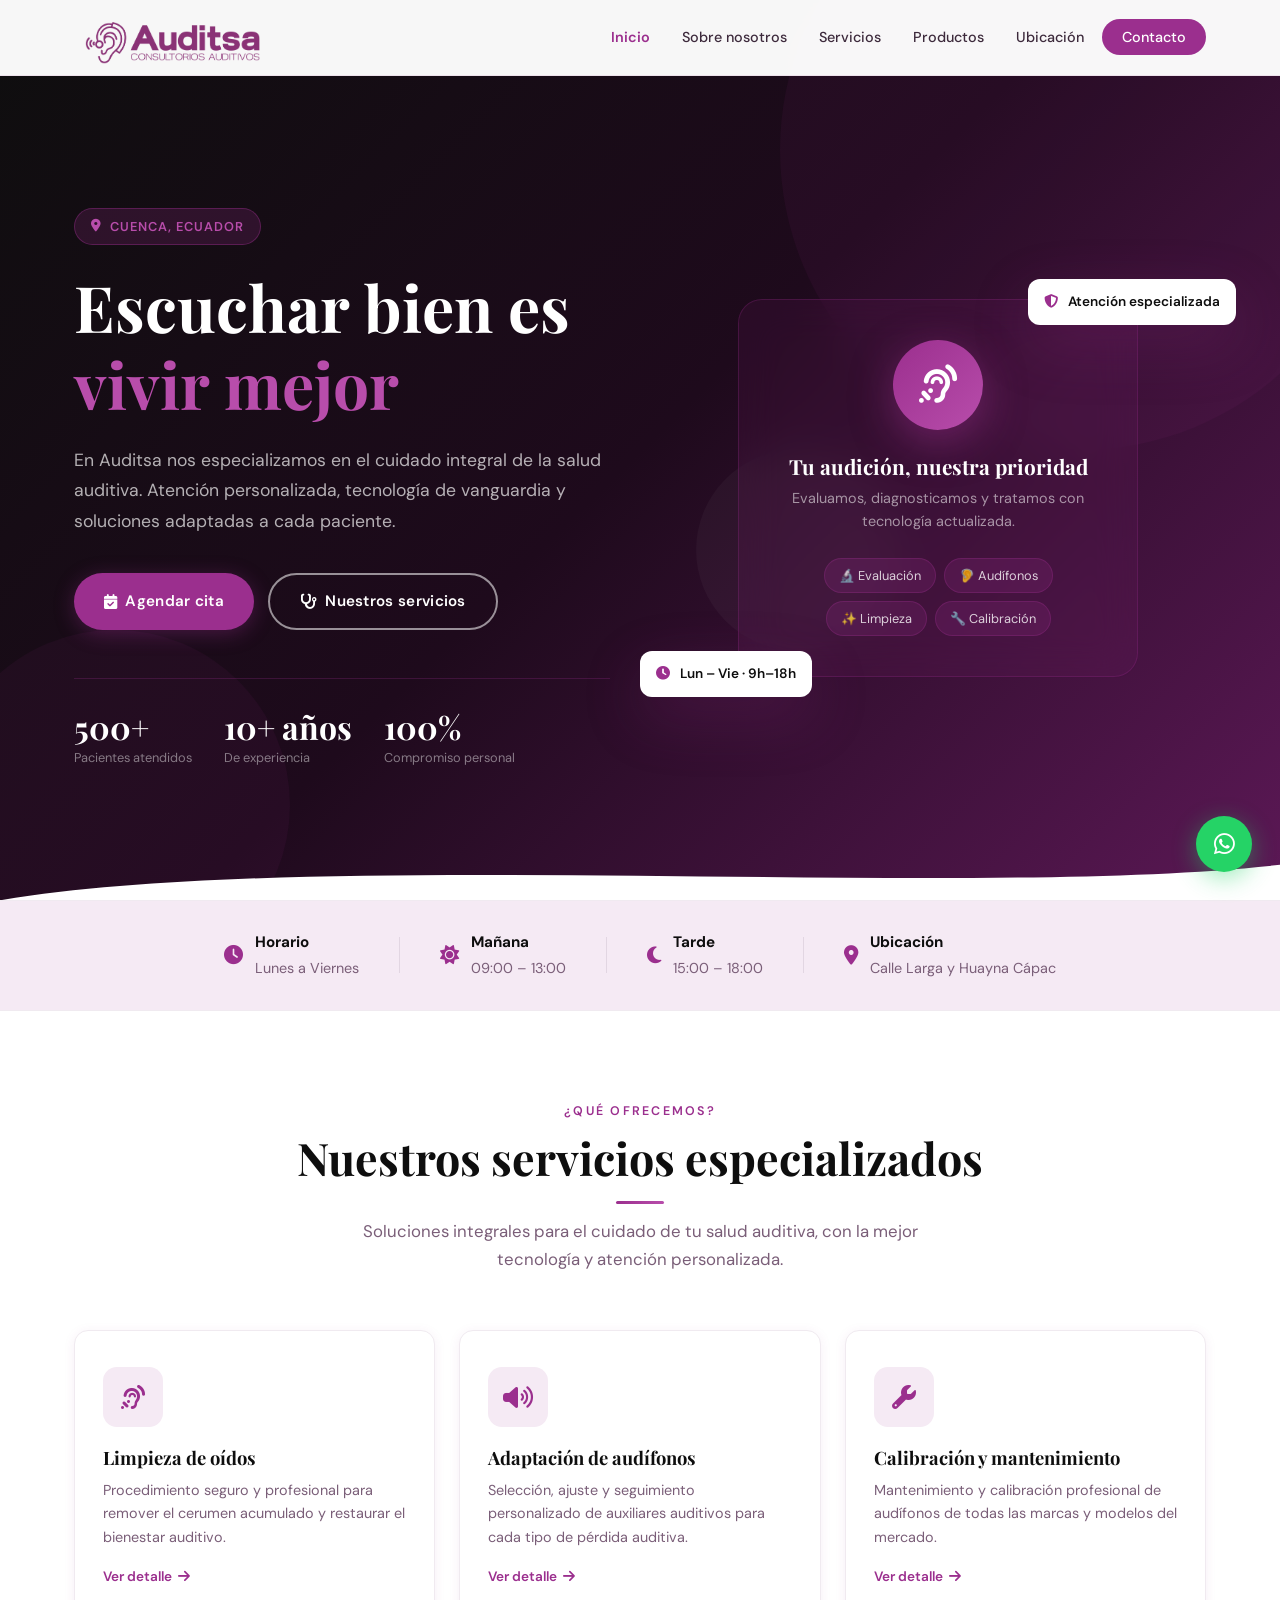
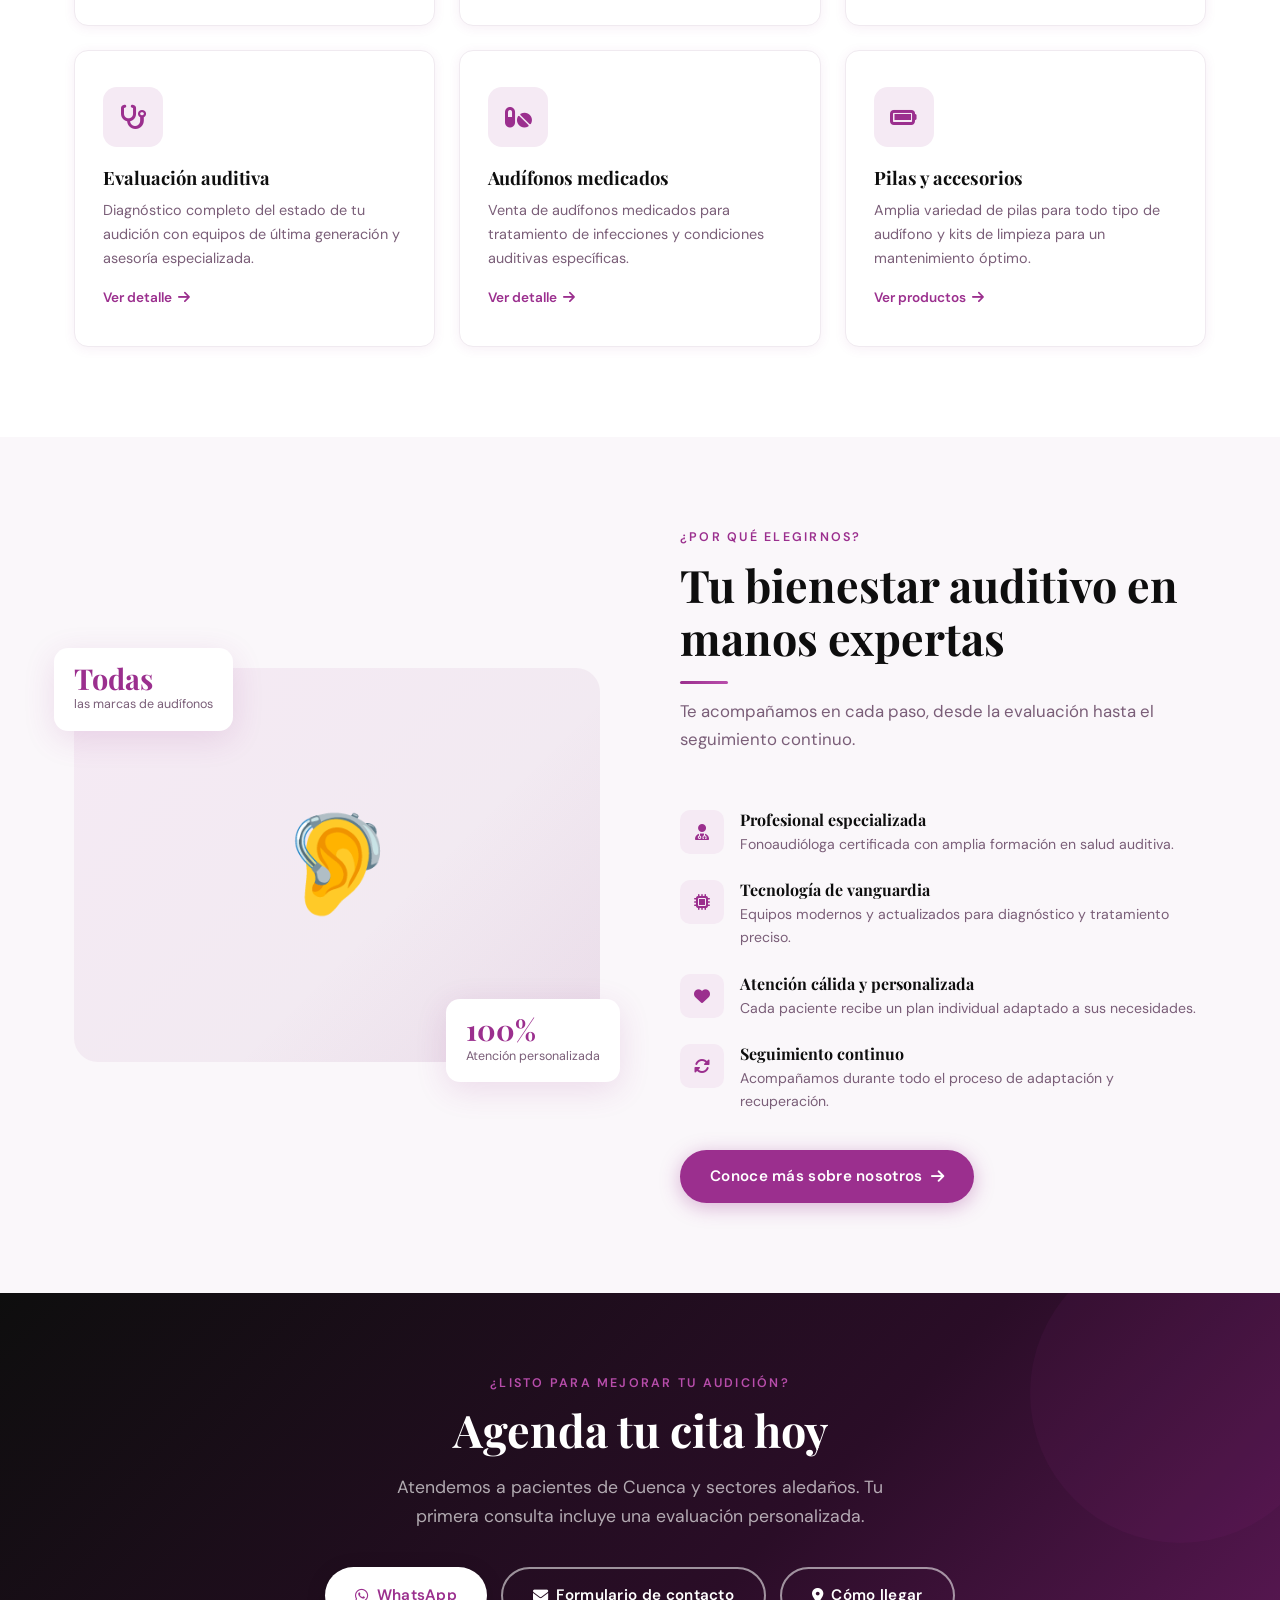
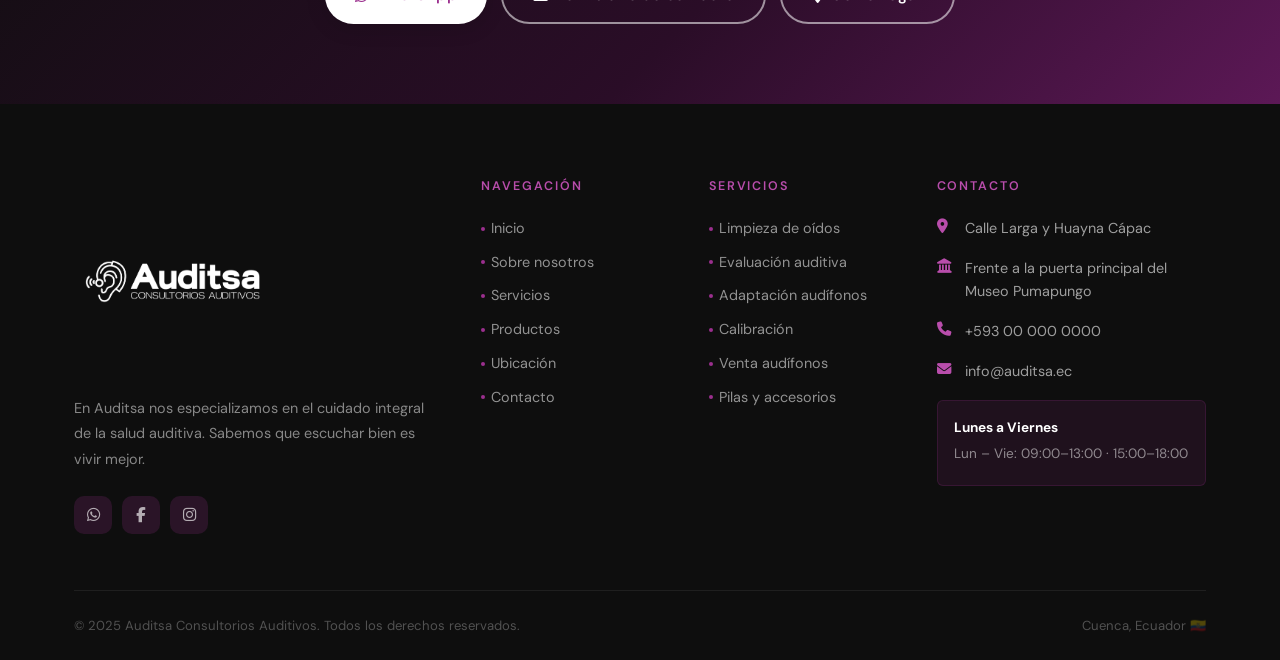
==== index.html @ 6b482720 "base del proyecto" ====
<!DOCTYPE html>
<html lang="es">

<head>
  <meta charset="UTF-8" />
  <meta name="viewport" content="width=device-width, initial-scale=1.0" />
  <meta name="description"
    content="Auditsa Consultorios Auditivos – Cuenca, Ecuador. Evaluación auditiva, audífonos, limpieza de oídos y más." />
  <title>Auditsa | Consultorios Auditivos – Cuenca, Ecuador</title>
  <link rel="stylesheet" href="styles.css" />
  <link rel="stylesheet" href="https://cdnjs.cloudflare.com/ajax/libs/font-awesome/6.5.0/css/all.min.css" />
  <style>
    .hero {
      min-height: 100vh;
      background: linear-gradient(135deg, var(--black) 0%, #1e0a1c 50%, var(--purple-deeper) 100%);
      display: flex;
      align-items: center;
      position: relative;
      overflow: hidden;
      padding-top: var(--nav-height);
    }

    .hero-bg-shapes {
      position: absolute;
      inset: 0;
      pointer-events: none;
    }

    .shape-circle {
      position: absolute;
      border-radius: 50%;
      background: rgba(155, 47, 142, 0.07);
    }

    .shape-1 {
      width: 600px;
      height: 600px;
      top: -150px;
      right: -100px;
    }

    .shape-2 {
      width: 350px;
      height: 350px;
      bottom: -80px;
      left: -60px;
    }

    .shape-3 {
      width: 200px;
      height: 200px;
      top: 50%;
      right: 30%;
      background: rgba(255, 255, 255, 0.03);
    }

    .wave-bottom {
      position: absolute;
      bottom: 0;
      left: 0;
      right: 0;
    }

    .hero-inner {
      display: grid;
      grid-template-columns: 1fr 1fr;
      gap: 60px;
      align-items: center;
      position: relative;
      z-index: 2;
      padding: 80px 0;
    }

    .hero-badge {
      display: inline-flex;
      align-items: center;
      gap: 8px;
      background: rgba(155, 47, 142, 0.2);
      border: 1px solid rgba(155, 47, 142, 0.4);
      color: var(--purple-light);
      padding: 7px 16px;
      border-radius: 50px;
      font-size: .8rem;
      font-weight: 600;
      letter-spacing: .08em;
      text-transform: uppercase;
      margin-bottom: 24px;
    }

    .hero h1 {
      color: white;
      margin-bottom: 22px;
      font-size: clamp(2.4rem, 5vw, 4rem);
    }

    .hero h1 em {
      font-style: normal;
      color: var(--purple-light);
    }

    .hero-desc {
      color: rgba(255, 255, 255, .68);
      font-size: 1.1rem;
      line-height: 1.75;
      margin-bottom: 36px;
    }

    .hero-ctas {
      display: flex;
      gap: 14px;
      flex-wrap: wrap;
      margin-bottom: 48px;
    }

    .hero-stats {
      display: flex;
      gap: 32px;
      padding-top: 32px;
      border-top: 1px solid rgba(155, 47, 142, .25);
    }

    .hero-stat-num {
      font-family: var(--font-display);
      font-size: 2rem;
      font-weight: 700;
      color: white;
      line-height: 1;
    }

    .hero-stat-label {
      font-size: .8rem;
      color: rgba(255, 255, 255, .45);
      margin-top: 4px;
    }

    .hero-visual {
      display: flex;
      justify-content: center;
      align-items: center;
      position: relative;
    }

    .hero-card-main {
      background: rgba(155, 47, 142, .1);
      backdrop-filter: blur(20px);
      border: 1px solid rgba(155, 47, 142, .25);
      border-radius: var(--radius-lg);
      padding: 40px;
      width: 100%;
      max-width: 400px;
      position: relative;
    }

    .ear-icon-large {
      width: 90px;
      height: 90px;
      background: linear-gradient(135deg, var(--purple), var(--purple-light));
      border-radius: 50%;
      display: flex;
      align-items: center;
      justify-content: center;
      font-size: 2.4rem;
      color: white;
      margin: 0 auto 24px;
      box-shadow: 0 12px 40px rgba(155, 47, 142, .5);
    }

    .hero-card-main h3 {
      color: white;
      text-align: center;
      font-size: 1.3rem;
      margin-bottom: 8px;
    }

    .hero-card-main p {
      color: rgba(255, 255, 255, .55);
      text-align: center;
      font-size: .9rem;
      margin-bottom: 24px;
    }

    .service-pills {
      display: flex;
      flex-wrap: wrap;
      gap: 8px;
      justify-content: center;
    }

    .service-pill {
      background: rgba(155, 47, 142, .2);
      border: 1px solid rgba(155, 47, 142, .3);
      color: rgba(255, 255, 255, .8);
      padding: 6px 14px;
      border-radius: 50px;
      font-size: .8rem;
    }

    .floating-badge {
      position: absolute;
      background: white;
      border-radius: 12px;
      padding: 12px 16px;
      box-shadow: var(--shadow-lg);
      display: flex;
      align-items: center;
      gap: 10px;
      font-size: .85rem;
      font-weight: 600;
      color: var(--black);
      white-space: nowrap;
      animation: float 3s ease-in-out infinite;
    }

    .floating-badge i {
      color: var(--purple);
    }

    .badge-top {
      top: -20px;
      right: -30px;
      animation-delay: 0s;
    }

    .badge-bottom {
      bottom: -20px;
      left: -30px;
      animation-delay: 1.5s;
    }

    @keyframes float {

      0%,
      100% {
        transform: translateY(0);
      }

      50% {
        transform: translateY(-8px);
      }
    }

    .services-grid {
      display: grid;
      grid-template-columns: repeat(3, 1fr);
      gap: 24px;
    }

    .service-card {
      background: var(--white);
      border-radius: var(--radius-md);
      padding: 36px 28px;
      box-shadow: var(--shadow-sm);
      transition: all var(--transition);
      border: 1px solid var(--gray-100);
      position: relative;
      overflow: hidden;
    }

    .service-card::before {
      content: '';
      position: absolute;
      top: 0;
      left: 0;
      right: 0;
      height: 3px;
      background: linear-gradient(90deg, var(--purple), var(--purple-light));
      transform: scaleX(0);
      transition: transform var(--transition);
      transform-origin: left;
    }

    .service-card:hover {
      transform: translateY(-6px);
      box-shadow: var(--shadow-md);
    }

    .service-card:hover::before {
      transform: scaleX(1);
    }

    .service-icon {
      width: 60px;
      height: 60px;
      background: var(--purple-pale);
      border-radius: 14px;
      display: flex;
      align-items: center;
      justify-content: center;
      font-size: 1.5rem;
      color: var(--purple);
      margin-bottom: 20px;
      transition: all var(--transition);
    }

    .service-card:hover .service-icon {
      background: var(--purple);
      color: white;
    }

    .service-card h3 {
      font-size: 1.15rem;
      margin-bottom: 10px;
    }

    .service-card p {
      font-size: .9rem;
      color: var(--gray-600);
      margin: 0;
    }

    .service-card-link {
      display: inline-flex;
      align-items: center;
      gap: 6px;
      color: var(--purple);
      font-size: .85rem;
      font-weight: 600;
      margin-top: 16px;
      transition: gap var(--transition);
    }

    .service-card:hover .service-card-link {
      gap: 10px;
    }

    .why-inner {
      display: grid;
      grid-template-columns: 1fr 1fr;
      gap: 80px;
      align-items: center;
    }

    .why-visual {
      position: relative;
    }

    .why-image-box {
      background: linear-gradient(135deg, var(--purple-pale), var(--gray-100));
      border-radius: var(--radius-lg);
      aspect-ratio: 4/3;
      display: flex;
      align-items: center;
      justify-content: center;
      font-size: 6rem;
      position: relative;
      overflow: hidden;
    }

    .why-image-box::after {
      content: '';
      position: absolute;
      inset: 0;
      background: linear-gradient(135deg, transparent 60%, rgba(155, 47, 142, .08));
    }

    .why-stat-card {
      position: absolute;
      background: white;
      border-radius: 14px;
      padding: 16px 20px;
      box-shadow: var(--shadow-md);
    }

    .why-stat-card.card-1 {
      bottom: -20px;
      right: -20px;
    }

    .why-stat-card.card-2 {
      top: -20px;
      left: -20px;
    }

    .why-stat-num {
      font-family: var(--font-display);
      font-size: 1.8rem;
      font-weight: 700;
      color: var(--purple);
      line-height: 1;
    }

    .why-stat-text {
      font-size: .78rem;
      color: var(--gray-600);
      margin-top: 2px;
    }

    .why-features {
      display: flex;
      flex-direction: column;
      gap: 24px;
      margin-top: 32px;
    }

    .why-feature {
      display: flex;
      gap: 16px;
      align-items: flex-start;
    }

    .why-feature-icon {
      width: 44px;
      height: 44px;
      background: var(--purple-pale);
      border-radius: 10px;
      display: flex;
      align-items: center;
      justify-content: center;
      color: var(--purple);
      font-size: 1rem;
      flex-shrink: 0;
    }

    .why-feature h4 {
      margin-bottom: 4px;
      font-size: 1rem;
    }

    .why-feature p {
      font-size: .88rem;
      color: var(--gray-600);
      margin: 0;
    }

    .cta-section {
      background: linear-gradient(135deg, var(--black) 0%, #2a0d27 60%, var(--purple-deeper) 100%);
      padding: 80px 0;
      text-align: center;
      position: relative;
      overflow: hidden;
    }

    .cta-section::before {
      content: '';
      position: absolute;
      top: -50px;
      right: -50px;
      width: 300px;
      height: 300px;
      border-radius: 50%;
      background: rgba(155, 47, 142, .08);
    }

    .cta-section h2 {
      color: white;
      margin-bottom: 16px;
    }

    .cta-section p {
      color: rgba(255, 255, 255, .65);
      font-size: 1.1rem;
      margin-bottom: 36px;
      max-width: 540px;
      margin-left: auto;
      margin-right: auto;
    }

    .cta-btns {
      display: flex;
      gap: 14px;
      justify-content: center;
      flex-wrap: wrap;
    }

    .hours-strip {
      background: var(--purple-pale);
      padding: 28px 0;
      border-top: 1px solid var(--gray-100);
      border-bottom: 1px solid var(--gray-100);
    }

    .hours-inner {
      display: flex;
      align-items: center;
      justify-content: center;
      gap: 40px;
      flex-wrap: wrap;
    }

    .hours-item {
      display: flex;
      align-items: center;
      gap: 12px;
    }

    .hours-item i {
      color: var(--purple);
      font-size: 1.2rem;
    }

    .hours-item strong {
      color: var(--black);
      font-size: .95rem;
    }

    .hours-item span {
      color: var(--gray-600);
      font-size: .9rem;
    }

    .hours-sep {
      width: 1px;
      height: 36px;
      background: var(--gray-200);
    }

    @media(max-width:900px) {
      .hero-inner {
        grid-template-columns: 1fr;
        text-align: center;
      }

      .hero-ctas {
        justify-content: center;
      }

      .hero-stats {
        justify-content: center;
      }

      .hero-visual {
        display: none;
      }

      .services-grid {
        grid-template-columns: repeat(2, 1fr);
      }

      .why-inner {
        grid-template-columns: 1fr;
      }

      .why-visual {
        display: none;
      }
    }

    @media(max-width:600px) {
      .services-grid {
        grid-template-columns: 1fr;
      }

      .hours-inner {
        flex-direction: column;
        gap: 20px;
      }

      .hours-sep {
        display: none;
      }
    }
  </style>
</head>

<body>
  <nav class="navbar" role="navigation" aria-label="Navegación principal">
    <div class="container navbar-inner">
      <a href="index.html" class="navbar-logo" aria-label="Auditsa – Inicio">
        <img data-logo="navbar" src="assets/MORADO_2.png" alt="Auditsa Consultorios Auditivos"
          style="width: 200px; height: auto;" />
      </a>
      <ul class="nav-links" id="navLinks" role="list">
        <li><a href="index.html">Inicio</a></li>
        <li><a href="sobre.html">Sobre nosotros</a></li>
        <li><a href="servicios.html">Servicios</a></li>
        <li><a href="productos.html">Productos</a></li>
        <li><a href="ubicacion.html">Ubicación</a></li>
        <li><a href="contacto.html" class="nav-cta">Contacto</a></li>
      </ul>
      <button class="nav-toggle" id="navToggle" aria-label="Abrir menú"><span></span><span></span><span></span></button>
    </div>
  </nav>

  <section class="hero" aria-label="Presentación principal">
    <div class="hero-bg-shapes" aria-hidden="true">
      <div class="shape-circle shape-1"></div>
      <div class="shape-circle shape-2"></div>
      <div class="shape-circle shape-3"></div>
    </div>
    <div class="container">
      <div class="hero-inner">
        <div class="hero-content">
          <div class="hero-badge"><i class="fas fa-map-marker-alt"></i> Cuenca, Ecuador</div>
          <h1>Escuchar bien es <em>vivir mejor</em></h1>
          <p class="hero-desc">En Auditsa nos especializamos en el cuidado integral de la salud auditiva. Atención
            personalizada, tecnología de vanguardia y soluciones adaptadas a cada paciente.</p>
          <div class="hero-ctas">
            <a href="contacto.html" class="btn btn-primary"><i class="fas fa-calendar-check"></i> Agendar cita</a>
            <a href="servicios.html" class="btn btn-outline"><i class="fas fa-stethoscope"></i> Nuestros servicios</a>
          </div>
          <div class="hero-stats">
            <div>
              <div class="hero-stat-num stat-number" data-target="500" data-suffix="+">0+</div>
              <div class="hero-stat-label">Pacientes atendidos</div>
            </div>
            <div>
              <div class="hero-stat-num stat-number" data-target="10" data-suffix="+ años">0</div>
              <div class="hero-stat-label">De experiencia</div>
            </div>
            <div>
              <div class="hero-stat-num stat-number" data-target="100" data-suffix="%">0%</div>
              <div class="hero-stat-label">Compromiso personal</div>
            </div>
          </div>
        </div>
        <div class="hero-visual" aria-hidden="true">
          <div class="hero-card-main">
            <div class="ear-icon-large"><i class="fas fa-ear-listen"></i></div>
            <h3>Tu audición, nuestra prioridad</h3>
            <p>Evaluamos, diagnosticamos y tratamos con tecnología actualizada.</p>
            <div class="service-pills">
              <span class="service-pill">🔬 Evaluación</span>
              <span class="service-pill">🦻 Audífonos</span>
              <span class="service-pill">✨ Limpieza</span>
              <span class="service-pill">🔧 Calibración</span>
            </div>
          </div>
          <div class="floating-badge badge-top"><i class="fas fa-shield-halved"></i> Atención especializada</div>
          <div class="floating-badge badge-bottom"><i class="fas fa-clock"></i> Lun – Vie · 9h–18h</div>
        </div>
      </div>
    </div>
    <svg class="wave-bottom" viewBox="0 0 1440 60" preserveAspectRatio="none" aria-hidden="true">
      <path d="M0,60 C360,0 1080,60 1440,20 L1440,60 Z" fill="#ffffff" />
    </svg>
  </section>

  <div class="hours-strip" role="complementary" aria-label="Horarios de atención">
    <div class="container">
      <div class="hours-inner">
        <div class="hours-item"><i class="fas fa-clock"></i>
          <div><strong>Horario</strong><br><span data-cfg="dias">Lunes a Viernes</span></div>
        </div>
        <div class="hours-sep"></div>
        <div class="hours-item"><i class="fas fa-sun"></i>
          <div><strong>Mañana</strong><br><span data-cfg="horarioManana">09:00 – 13:00</span></div>
        </div>
        <div class="hours-sep"></div>
        <div class="hours-item"><i class="fas fa-moon"></i>
          <div><strong>Tarde</strong><br><span data-cfg="horarioTarde">15:00 – 18:00</span></div>
        </div>
        <div class="hours-sep"></div>
        <div class="hours-item"><i class="fas fa-map-marker-alt"></i>
          <div><strong>Ubicación</strong><br><span data-cfg="calle">Calle Larga y Huayna Cápac</span></div>
        </div>
      </div>
    </div>
  </div>

  <section class="section" aria-labelledby="services-heading">
    <div class="container">
      <div class="section-header section-header--center fade-up">
        <span class="section-label">¿Qué ofrecemos?</span>
        <h2 id="services-heading">Nuestros servicios especializados</h2>
        <div class="divider"></div>
        <p>Soluciones integrales para el cuidado de tu salud auditiva, con la mejor tecnología y atención personalizada.
        </p>
      </div>
      <div class="services-grid">
        <article class="service-card fade-up" data-delay="0">
          <div class="service-icon"><i class="fas fa-ear-listen"></i></div>
          <h3>Limpieza de oídos</h3>
          <p>Procedimiento seguro y profesional para remover el cerumen acumulado y restaurar el bienestar auditivo.</p>
          <a href="servicios.html" class="service-card-link">Ver detalle <i class="fas fa-arrow-right"></i></a>
        </article>
        <article class="service-card fade-up" data-delay="100">
          <div class="service-icon"><i class="fas fa-volume-high"></i></div>
          <h3>Adaptación de audífonos</h3>
          <p>Selección, ajuste y seguimiento personalizado de auxiliares auditivos para cada tipo de pérdida auditiva.
          </p><a href="servicios.html" class="service-card-link">Ver detalle <i class="fas fa-arrow-right"></i></a>
        </article>
        <article class="service-card fade-up" data-delay="200">
          <div class="service-icon"><i class="fas fa-wrench"></i></div>
          <h3>Calibración y mantenimiento</h3>
          <p>Mantenimiento y calibración profesional de audífonos de todas las marcas y modelos del mercado.</p><a
            href="servicios.html" class="service-card-link">Ver detalle <i class="fas fa-arrow-right"></i></a>
        </article>
        <article class="service-card fade-up" data-delay="300">
          <div class="service-icon"><i class="fas fa-stethoscope"></i></div>
          <h3>Evaluación auditiva</h3>
          <p>Diagnóstico completo del estado de tu audición con equipos de última generación y asesoría especializada.
          </p><a href="servicios.html" class="service-card-link">Ver detalle <i class="fas fa-arrow-right"></i></a>
        </article>
        <article class="service-card fade-up" data-delay="400">
          <div class="service-icon"><i class="fas fa-pills"></i></div>
          <h3>Audífonos medicados</h3>
          <p>Venta de audífonos medicados para tratamiento de infecciones y condiciones auditivas específicas.</p><a
            href="servicios.html" class="service-card-link">Ver detalle <i class="fas fa-arrow-right"></i></a>
        </article>
        <article class="service-card fade-up" data-delay="500">
          <div class="service-icon"><i class="fas fa-battery-full"></i></div>
          <h3>Pilas y accesorios</h3>
          <p>Amplia variedad de pilas para todo tipo de audífono y kits de limpieza para un mantenimiento óptimo.</p><a
            href="productos.html" class="service-card-link">Ver productos <i class="fas fa-arrow-right"></i></a>
        </article>
      </div>
    </div>
  </section>

  <section class="section section--gray" aria-labelledby="why-heading">
    <div class="container">
      <div class="why-inner">
        <div class="why-visual fade-in">
          <div class="why-image-box">🦻</div>
          <div class="why-stat-card card-1">
            <div class="why-stat-num">100%</div>
            <div class="why-stat-text">Atención personalizada</div>
          </div>
          <div class="why-stat-card card-2">
            <div class="why-stat-num">Todas</div>
            <div class="why-stat-text">las marcas de audífonos</div>
          </div>
        </div>
        <div>
          <div class="section-header fade-up">
            <span class="section-label">¿Por qué elegirnos?</span>
            <h2 id="why-heading">Tu bienestar auditivo en manos expertas</h2>
            <div class="divider"></div>
            <p>Te acompañamos en cada paso, desde la evaluación hasta el seguimiento continuo.</p>
          </div>
          <div class="why-features">
            <div class="why-feature fade-up" data-delay="0">
              <div class="why-feature-icon"><i class="fas fa-user-doctor"></i></div>
              <div>
                <h4>Profesional especializada</h4>
                <p>Fonoaudióloga certificada con amplia formación en salud auditiva.</p>
              </div>
            </div>
            <div class="why-feature fade-up" data-delay="100">
              <div class="why-feature-icon"><i class="fas fa-microchip"></i></div>
              <div>
                <h4>Tecnología de vanguardia</h4>
                <p>Equipos modernos y actualizados para diagnóstico y tratamiento preciso.</p>
              </div>
            </div>
            <div class="why-feature fade-up" data-delay="200">
              <div class="why-feature-icon"><i class="fas fa-heart"></i></div>
              <div>
                <h4>Atención cálida y personalizada</h4>
                <p>Cada paciente recibe un plan individual adaptado a sus necesidades.</p>
              </div>
            </div>
            <div class="why-feature fade-up" data-delay="300">
              <div class="why-feature-icon"><i class="fas fa-rotate"></i></div>
              <div>
                <h4>Seguimiento continuo</h4>
                <p>Acompañamos durante todo el proceso de adaptación y recuperación.</p>
              </div>
            </div>
          </div>
          <div style="margin-top:36px" class="fade-up" data-delay="400"><a href="sobre.html"
              class="btn btn-primary">Conoce más sobre nosotros <i class="fas fa-arrow-right"></i></a></div>
        </div>
      </div>
    </div>
  </section>

  <section class="cta-section" aria-labelledby="cta-heading">
    <div class="container" style="position:relative;z-index:2">
      <span class="section-label" style="color:var(--purple-light)">¿Listo para mejorar tu audición?</span>
      <h2 id="cta-heading">Agenda tu cita hoy</h2>
      <p>Atendemos a pacientes de Cuenca y sectores aledaños. Tu primera consulta incluye una evaluación personalizada.
      </p>
      <div class="cta-btns">
        <a href="#" data-href="whatsapp" class="btn btn-white"><i class="fab fa-whatsapp"></i> WhatsApp</a>
        <a href="contacto.html" class="btn btn-outline"><i class="fas fa-envelope"></i> Formulario de contacto</a>
        <a href="ubicacion.html" class="btn btn-outline"><i class="fas fa-map-marker-alt"></i> Cómo llegar</a>
      </div>
    </div>
  </section>
  <footer class="footer" role="contentinfo">
    <div class="container">
      <div class="footer-grid">
        <div>
          <a href="index.html" style="display:inline-flex;margin-bottom:0">
            <img data-logo="footer" class="footer-logo-img" src="assets/BLANCO_2.png"
              alt="Auditsa Consultorios Auditivos" style="width: 200px; height: auto;"/>
          </a>
          <p class="footer-desc">En Auditsa nos especializamos en el cuidado integral de la salud auditiva. Sabemos que
            escuchar bien es vivir mejor.</p>
          <div class="footer-socials">
            <a href="#" data-href="whatsapp" data-red="whatsapp" class="footer-social-link" aria-label="WhatsApp"><i
                class="fab fa-whatsapp"></i></a>
            <a href="#" data-href="facebook" data-red="facebook" class="footer-social-link" aria-label="Facebook"><i
                class="fab fa-facebook-f"></i></a>
            <a href="#" data-href="instagram" data-red="instagram" class="footer-social-link" aria-label="Instagram"><i
                class="fab fa-instagram"></i></a>
          </div>
        </div>
        <div class="footer-col">
          <h5>Navegación</h5>
          <ul class="footer-links">
            <li><a href="index.html">Inicio</a></li>
            <li><a href="sobre.html">Sobre nosotros</a></li>
            <li><a href="servicios.html">Servicios</a></li>
            <li><a href="productos.html">Productos</a></li>
            <li><a href="ubicacion.html">Ubicación</a></li>
            <li><a href="contacto.html">Contacto</a></li>
          </ul>
        </div>
        <div class="footer-col">
          <h5>Servicios</h5>
          <ul class="footer-links">
            <li><a href="servicios.html">Limpieza de oídos</a></li>
            <li><a href="servicios.html">Evaluación auditiva</a></li>
            <li><a href="servicios.html">Adaptación audífonos</a></li>
            <li><a href="servicios.html">Calibración</a></li>
            <li><a href="productos.html">Venta audífonos</a></li>
            <li><a href="productos.html">Pilas y accesorios</a></li>
          </ul>
        </div>
        <div class="footer-col">
          <h5>Contacto</h5>
          <div class="footer-contact-item"><i class="fas fa-map-marker-alt"></i><span data-cfg="calle">Calle Larga y
              Huayna Cápac</span></div>
          <div class="footer-contact-item"><i class="fas fa-landmark"></i><span data-cfg="referencia">Frente al Museo
              Pumapungo</span></div>
          <div class="footer-contact-item"><i class="fas fa-phone"></i><a href="#" data-href="telefono"
              style="color:inherit"><span data-cfg="telefono">+593 00 000 0000</span></a></div>
          <div class="footer-contact-item"><i class="fas fa-envelope"></i><a href="#" data-href="email"
              style="color:inherit"><span data-cfg="email">info@auditsa.ec</span></a></div>
          <div class="footer-hours">
            <p><strong data-cfg="dias">Lunes a Viernes</strong></p>
            <p data-cfg="horarios">09:00–13:00 · 15:00–18:00</p>
          </div>
        </div>
      </div>
      <div class="footer-bottom">
        <span data-cfg="copyright">© 2025 Auditsa Consultorios Auditivos. Todos los derechos reservados.</span>
        <span>Cuenca, Ecuador 🇪🇨</span>
      </div>
    </div>
  </footer>
  <a href="#" class="whatsapp-float" aria-label="Contáctanos por WhatsApp"><i class="fab fa-whatsapp"></i></a>
  <script src="script.js"></script>
  <script src="config.js"></script>
</body>

</html>
---- styles.css ----
/* ============================================
   AUDITSA - Global Stylesheet
   Paleta: Morado #9B2F8E · Blanco · Negro
   ============================================ */

@import url('https://fonts.googleapis.com/css2?family=Playfair+Display:wght@400;600;700&family=DM+Sans:wght@300;400;500;600&display=swap');

/* ---- CSS Variables ---- */
:root {
  --purple:        #9B2F8E;
  --purple-dark:   #7a2070;
  --purple-deeper: #5c1856;
  --purple-light:  #b84dab;
  --purple-pale:   #f5eaf4;
  --purple-pale2:  #ede0ec;
  --black:         #0e0e0e;
  --black-soft:    #1a1a1a;
  --white:         #ffffff;
  --off-white:     #faf7fa;
  --gray-100:      #f0eaf0;
  --gray-200:      #e2d6e2;
  --gray-400:      #b8a0b6;
  --gray-600:      #7a5e78;
  --gray-800:      #3d2a3c;
  --text-dark:     #0e0e0e;
  --text-body:     #3d2a3c;
  --shadow-sm:     0 2px 12px rgba(155,47,142,0.08);
  --shadow-md:     0 8px 32px rgba(155,47,142,0.14);
  --shadow-lg:     0 20px 60px rgba(155,47,142,0.22);
  --radius-sm:     6px;
  --radius-md:     14px;
  --radius-lg:     24px;
  --font-display:  'Playfair Display', Georgia, serif;
  --font-body:     'DM Sans', system-ui, sans-serif;
  --nav-height:    76px;
  --transition:    0.3s cubic-bezier(0.4, 0, 0.2, 1);
}

/* ---- Reset & Base ---- */
*, *::before, *::after { box-sizing: border-box; margin: 0; padding: 0; }
html { scroll-behavior: smooth; font-size: 16px; }
body {
  font-family: var(--font-body);
  color: var(--text-body);
  background: var(--white);
  line-height: 1.65;
  -webkit-font-smoothing: antialiased;
}
img { max-width: 100%; display: block; }
a { color: inherit; text-decoration: none; }
ul { list-style: none; }
button { cursor: pointer; border: none; background: none; font-family: var(--font-body); }

/* ---- Typography ---- */
h1, h2, h3, h4 { font-family: var(--font-display); color: var(--text-dark); line-height: 1.2; }
h1 { font-size: clamp(2.2rem, 5vw, 3.8rem); }
h2 { font-size: clamp(1.8rem, 3.5vw, 2.8rem); }
h3 { font-size: clamp(1.2rem, 2vw, 1.6rem); }
h4 { font-size: 1.1rem; }
p { margin-bottom: 1rem; }
p:last-child { margin-bottom: 0; }

/* ---- Utility ---- */
.container { max-width: 1180px; margin: 0 auto; padding: 0 24px; }
.section { padding: 90px 0; }
.section--gray { background: var(--off-white); }
.section--dark { background: var(--black); color: var(--white); }
.section--dark h2, .section--dark h3 { color: var(--white); }

.section-label {
  font-size: 0.78rem;
  font-weight: 600;
  letter-spacing: 0.18em;
  text-transform: uppercase;
  color: var(--purple);
  margin-bottom: 10px;
  display: block;
}
.section--dark .section-label { color: var(--purple-light); }

.section-header { margin-bottom: 56px; }
.section-header--center { text-align: center; }
.section-header p { color: var(--gray-600); font-size: 1.05rem; margin-top: 14px; max-width: 580px; }
.section-header--center p { margin-left: auto; margin-right: auto; }

.divider {
  width: 48px; height: 3px;
  background: linear-gradient(90deg, var(--purple), var(--purple-light));
  border-radius: 2px;
  margin: 16px 0 0;
}
.section-header--center .divider { margin: 16px auto 0; }

/* ---- Buttons ---- */
.btn {
  display: inline-flex;
  align-items: center;
  gap: 8px;
  padding: 14px 30px;
  border-radius: 50px;
  font-weight: 600;
  font-size: 0.95rem;
  transition: all var(--transition);
  letter-spacing: 0.02em;
  white-space: nowrap;
}
.btn-primary { background: var(--purple); color: var(--white); box-shadow: 0 4px 20px rgba(155,47,142,0.35); }
.btn-primary:hover { background: var(--purple-dark); transform: translateY(-2px); box-shadow: 0 8px 28px rgba(155,47,142,0.45); }
.btn-outline { background: transparent; color: var(--white); border: 2px solid rgba(255,255,255,0.55); }
.btn-outline:hover { background: rgba(255,255,255,0.1); border-color: var(--white); transform: translateY(-2px); }
.btn-white { background: var(--white); color: var(--purple); box-shadow: 0 4px 20px rgba(0,0,0,0.15); }
.btn-white:hover { background: var(--purple-pale); transform: translateY(-2px); }

/* ---- Navigation ---- */
.navbar {
  position: fixed;
  top: 0; left: 0; right: 0;
  z-index: 1000;
  height: var(--nav-height);
  background: rgba(255,255,255,0.97);
  backdrop-filter: blur(12px);
  -webkit-backdrop-filter: blur(12px);
  border-bottom: 1px solid rgba(155,47,142,0.1);
  transition: box-shadow var(--transition);
}
.navbar.scrolled { box-shadow: var(--shadow-md); }
.navbar-inner { display: flex; align-items: center; justify-content: space-between; height: 100%; }
.navbar-logo { display: flex; align-items: center; text-decoration: none; }
.navbar-logo img { height: 48px; width: auto; object-fit: contain; }

.nav-links { display: flex; align-items: center; gap: 4px; }
.nav-links a {
  padding: 8px 14px;
  border-radius: 8px;
  font-size: 0.9rem;
  font-weight: 500;
  color: var(--gray-800);
  transition: all var(--transition);
}
.nav-links a:hover { color: var(--purple); background: var(--purple-pale); }
.nav-links a.active { color: var(--purple); font-weight: 600; }
.nav-cta { background: var(--purple) !important; color: var(--white) !important; padding: 9px 20px !important; border-radius: 50px !important; }
.nav-cta:hover { background: var(--purple-dark) !important; }

.nav-toggle { display: none; flex-direction: column; gap: 5px; padding: 8px; border-radius: 8px; transition: background var(--transition); }
.nav-toggle:hover { background: var(--gray-100); }
.nav-toggle span { width: 22px; height: 2px; background: var(--black); border-radius: 2px; transition: all var(--transition); display: block; }
.nav-toggle.open span:nth-child(1) { transform: translateY(7px) rotate(45deg); }
.nav-toggle.open span:nth-child(2) { opacity: 0; }
.nav-toggle.open span:nth-child(3) { transform: translateY(-7px) rotate(-45deg); }

/* ---- Page Hero ---- */
.page-hero {
  padding: calc(var(--nav-height) + 60px) 0 70px;
  background: linear-gradient(135deg, var(--black) 0%, #2a0d27 60%, var(--purple-deeper) 100%);
  position: relative;
  overflow: hidden;
}
.page-hero::before {
  content: '';
  position: absolute; top: -100px; right: -100px;
  width: 500px; height: 500px; border-radius: 50%;
  background: rgba(155,47,142,0.08);
}
.page-hero::after {
  content: '';
  position: absolute; bottom: -80px; left: -80px;
  width: 350px; height: 350px; border-radius: 50%;
  background: rgba(255,255,255,0.03);
}
.page-hero .container { position: relative; z-index: 2; }
.page-hero h1 { color: var(--white); }
.page-hero p { color: rgba(255,255,255,0.7); font-size: 1.1rem; margin-top: 12px; }
.breadcrumb { display: flex; align-items: center; gap: 8px; font-size: 0.85rem; color: rgba(255,255,255,0.5); margin-bottom: 20px; }
.breadcrumb a { color: rgba(255,255,255,0.65); transition: color var(--transition); }
.breadcrumb a:hover { color: var(--white); }
.breadcrumb i { font-size: 0.7rem; }

/* ---- Cards ---- */
.card { background: var(--white); border-radius: var(--radius-md); box-shadow: var(--shadow-sm); overflow: hidden; transition: all var(--transition); }
.card:hover { transform: translateY(-4px); box-shadow: var(--shadow-md); }

/* ---- Footer ---- */
.footer { background: var(--black); color: rgba(255,255,255,0.7); padding: 72px 0 0; }
.footer-grid {
  display: grid;
  grid-template-columns: 2fr 1fr 1fr 1.5fr;
  gap: 48px;
  padding-bottom: 56px;
  border-bottom: 1px solid rgba(255,255,255,0.07);
}
.footer-logo-img { height: 44px; width: auto; object-fit: contain; margin-bottom: 20px; }
.footer-desc { font-size: 0.9rem; line-height: 1.75; margin-bottom: 24px; color: rgba(255,255,255,0.5); }
.footer-socials { display: flex; gap: 10px; }
.footer-social-link {
  width: 38px; height: 38px; border-radius: 10px;
  background: rgba(155,47,142,0.2);
  display: flex; align-items: center; justify-content: center;
  color: rgba(255,255,255,0.65);
  font-size: 0.95rem;
  transition: all var(--transition);
}
.footer-social-link:hover { background: var(--purple); color: white; transform: translateY(-2px); }
.footer-col h5 {
  font-size: 0.78rem; font-weight: 600; letter-spacing: 0.15em;
  text-transform: uppercase; color: var(--purple-light); margin-bottom: 20px;
}
.footer-links { display: flex; flex-direction: column; gap: 10px; }
.footer-links a {
  font-size: 0.9rem; color: rgba(255,255,255,0.55);
  transition: color var(--transition);
  display: flex; align-items: center; gap: 6px;
}
.footer-links a::before {
  content: ''; width: 4px; height: 4px; border-radius: 50%;
  background: var(--purple); flex-shrink: 0;
}
.footer-links a:hover { color: white; }
.footer-contact-item {
  display: flex; align-items: flex-start; gap: 12px;
  margin-bottom: 16px; font-size: 0.9rem; color: rgba(255,255,255,0.6);
}
.footer-contact-item i { color: var(--purple-light); width: 16px; margin-top: 2px; flex-shrink: 0; }
.footer-hours {
  background: rgba(155,47,142,0.12);
  border-radius: var(--radius-sm); padding: 16px; margin-top: 16px;
  font-size: 0.85rem; border: 1px solid rgba(155,47,142,0.2);
}
.footer-hours p { margin-bottom: 4px; color: rgba(255,255,255,0.5); }
.footer-hours strong { color: white; }
.footer-bottom {
  padding: 24px 0; display: flex; align-items: center;
  justify-content: space-between; font-size: 0.82rem; color: rgba(255,255,255,0.28);
}

/* ---- WhatsApp Float ---- */
.whatsapp-float {
  position: fixed; bottom: 28px; right: 28px; z-index: 999;
  width: 56px; height: 56px; background: #25D366; border-radius: 50%;
  display: flex; align-items: center; justify-content: center;
  color: white; font-size: 1.5rem;
  box-shadow: 0 6px 24px rgba(37,211,102,0.45);
  transition: all var(--transition);
  animation: pulse-green 2.5s infinite;
}
.whatsapp-float:hover { transform: scale(1.1); }
@keyframes pulse-green {
  0%, 100% { box-shadow: 0 6px 24px rgba(37,211,102,0.45); }
  50% { box-shadow: 0 6px 36px rgba(37,211,102,0.65), 0 0 0 8px rgba(37,211,102,0.12); }
}

/* ---- Responsive ---- */
@media (max-width: 1024px) { .footer-grid { grid-template-columns: 1fr 1fr; gap: 40px; } }
@media (max-width: 768px) {
  :root { --nav-height: 68px; }
  .section { padding: 70px 0; }
  .nav-links {
    display: none; position: fixed;
    top: var(--nav-height); left: 0; right: 0;
    background: white; flex-direction: column;
    padding: 20px 24px 28px; gap: 4px;
    border-bottom: 1px solid var(--gray-100);
    box-shadow: var(--shadow-md); align-items: flex-start;
  }
  .nav-links.open { display: flex; }
  .nav-links a { width: 100%; padding: 12px 16px; }
  .nav-cta { margin-top: 8px; }
  .nav-toggle { display: flex; }
  .footer-grid { grid-template-columns: 1fr; gap: 32px; }
  .footer-bottom { flex-direction: column; gap: 8px; text-align: center; }
  .footer { padding-top: 56px; }
}
@media (max-width: 480px) { .container { padding: 0 18px; } h1 { font-size: 2rem; } }

/* ---- Animations ---- */
.fade-up { opacity: 0; transform: translateY(30px); transition: opacity 0.6s ease, transform 0.6s ease; }
.fade-up.visible { opacity: 1; transform: none; }
.fade-in { opacity: 0; transition: opacity 0.6s ease; }
.fade-in.visible { opacity: 1; }
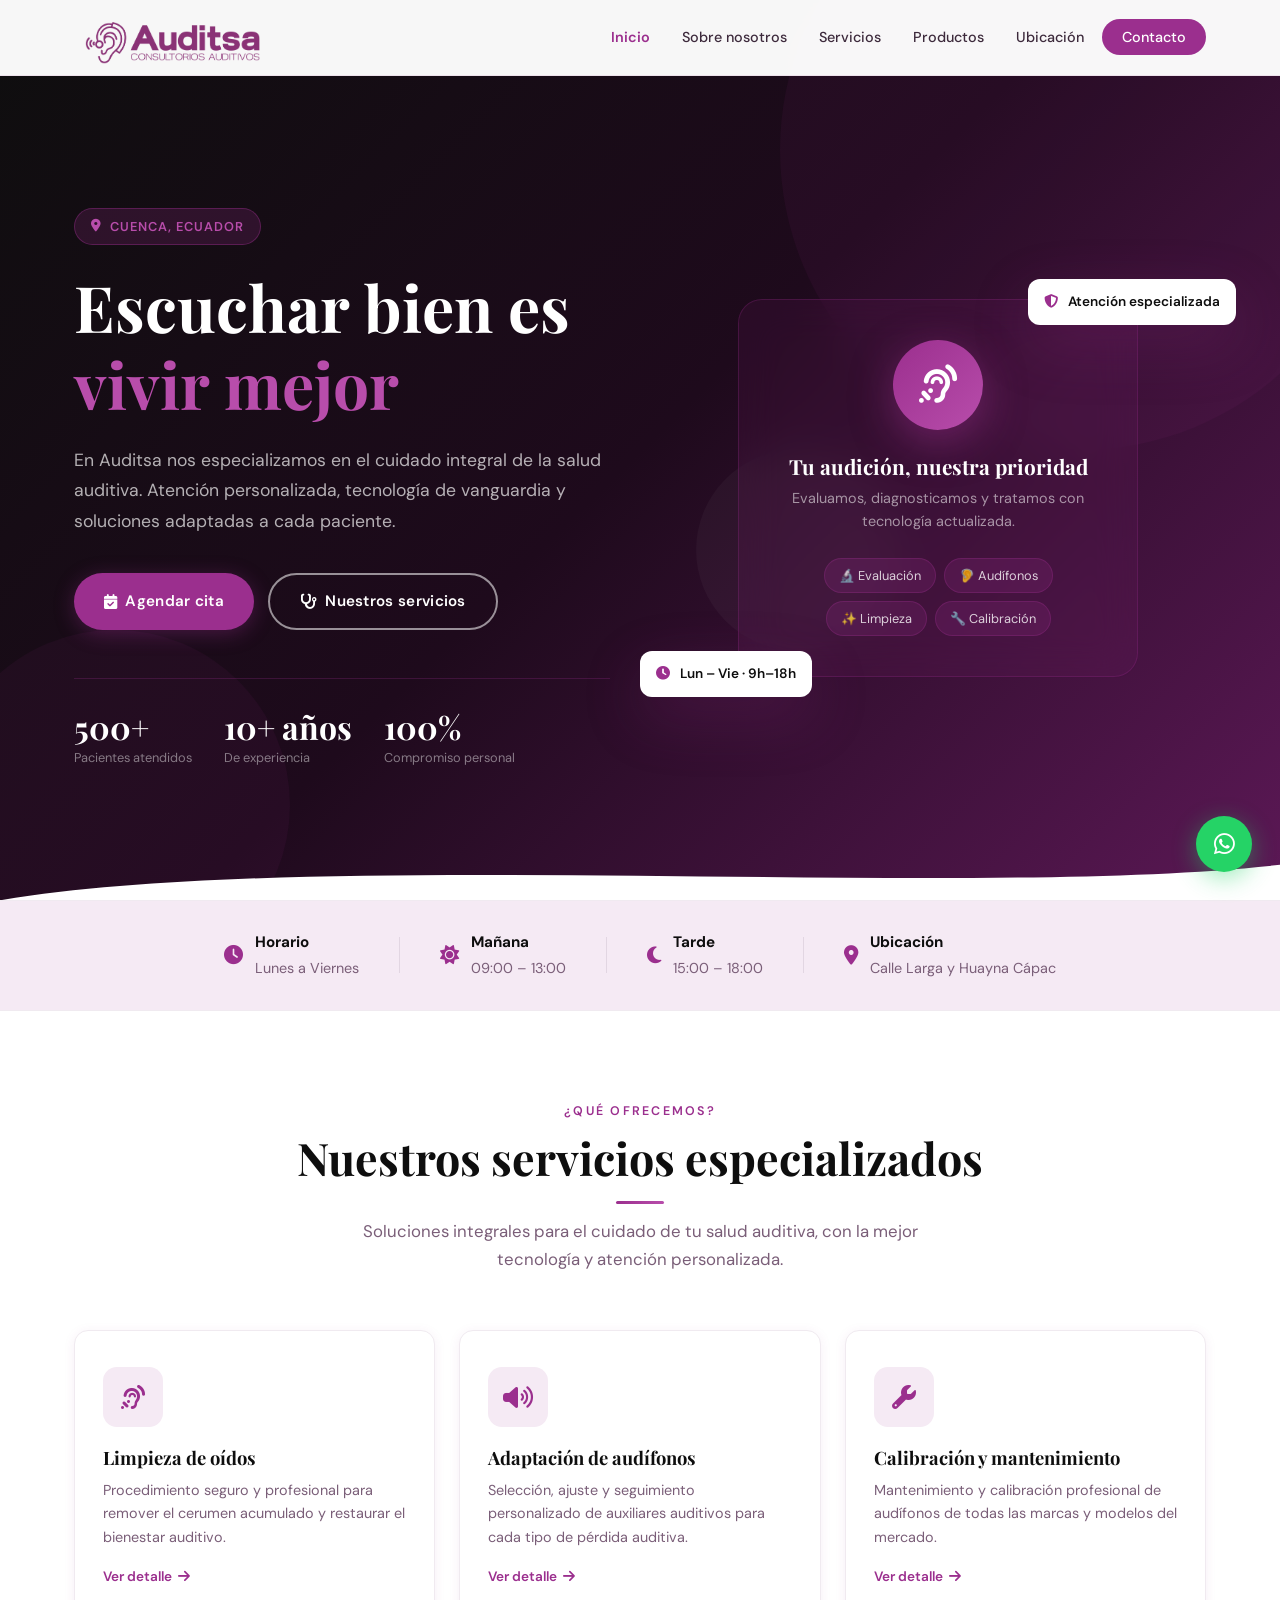
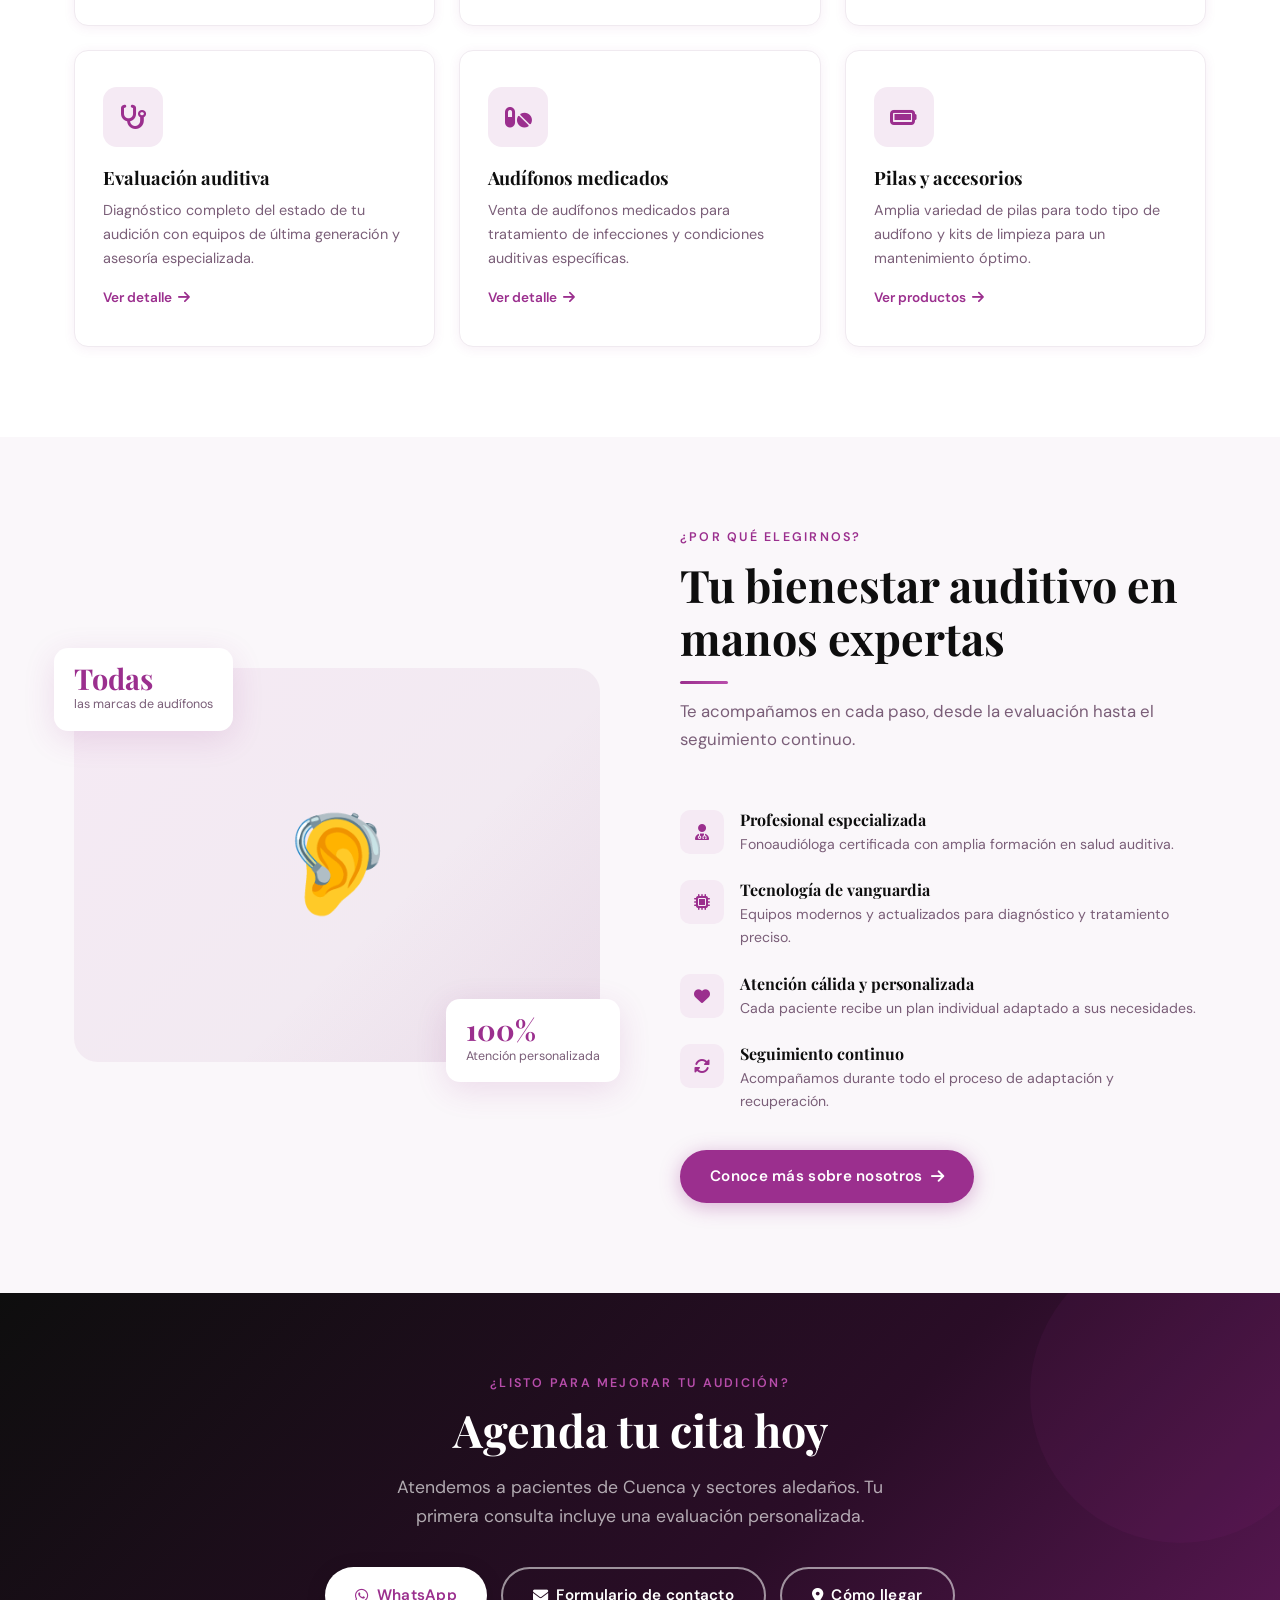
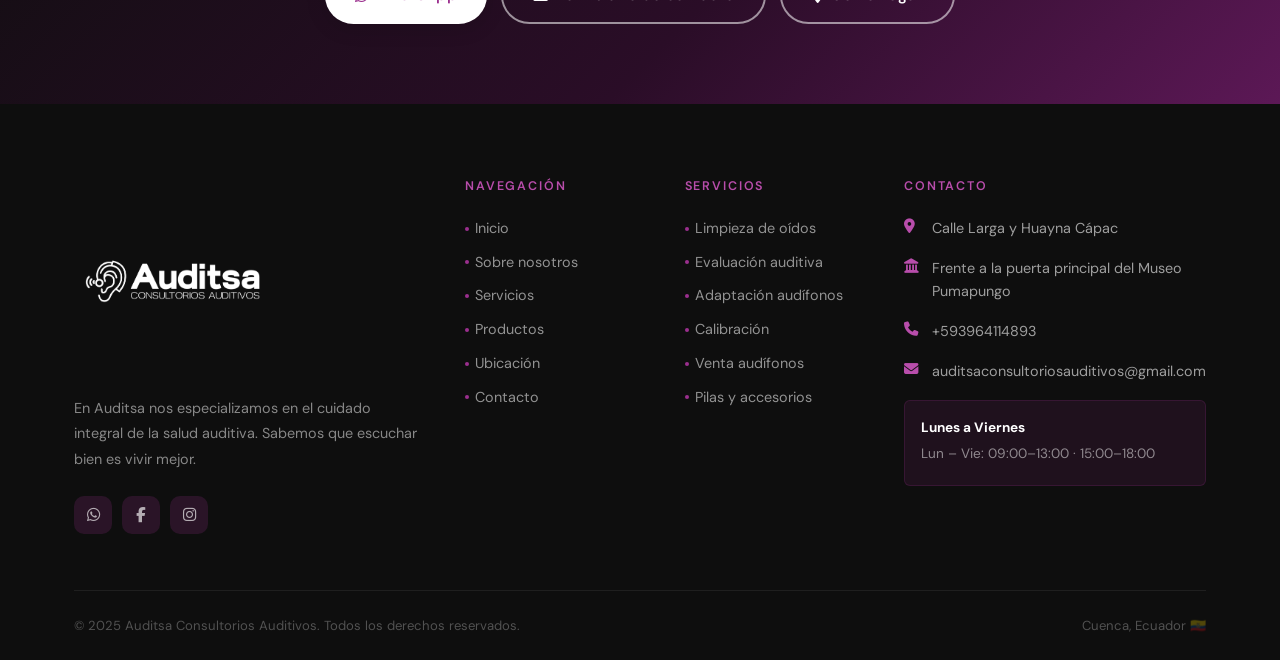
==== commit abaea7a1: "botones y whatsapp" ====
--- a/index.html
+++ b/index.html
@@ -762,7 +762,8 @@
       <p>Atendemos a pacientes de Cuenca y sectores aledaños. Tu primera consulta incluye una evaluación personalizada.
       </p>
       <div class="cta-btns">
-        <a href="#" data-href="whatsapp" class="btn btn-white"><i class="fab fa-whatsapp"></i> WhatsApp</a>
+        <a href="#" target="_blank" data-href="whatsapp" class="btn btn-white"><i class="fab fa-whatsapp"></i>
+          WhatsApp</a>
         <a href="contacto.html" class="btn btn-outline"><i class="fas fa-envelope"></i> Formulario de contacto</a>
         <a href="ubicacion.html" class="btn btn-outline"><i class="fas fa-map-marker-alt"></i> Cómo llegar</a>
       </div>
@@ -774,17 +775,17 @@
         <div>
           <a href="index.html" style="display:inline-flex;margin-bottom:0">
             <img data-logo="footer" class="footer-logo-img" src="assets/BLANCO_2.png"
-              alt="Auditsa Consultorios Auditivos" style="width: 200px; height: auto;"/>
+              alt="Auditsa Consultorios Auditivos" style="width: 200px; height: auto;" />
           </a>
           <p class="footer-desc">En Auditsa nos especializamos en el cuidado integral de la salud auditiva. Sabemos que
             escuchar bien es vivir mejor.</p>
           <div class="footer-socials">
-            <a href="#" data-href="whatsapp" data-red="whatsapp" class="footer-social-link" aria-label="WhatsApp"><i
-                class="fab fa-whatsapp"></i></a>
-            <a href="#" data-href="facebook" data-red="facebook" class="footer-social-link" aria-label="Facebook"><i
-                class="fab fa-facebook-f"></i></a>
-            <a href="#" data-href="instagram" data-red="instagram" class="footer-social-link" aria-label="Instagram"><i
-                class="fab fa-instagram"></i></a>
+            <a href="#" target="_blank" data-href="whatsapp" data-red="whatsapp" class="footer-social-link"
+              aria-label="WhatsApp"><i class="fab fa-whatsapp"></i></a>
+            <a href="#" target="_blank" data-href="facebook" data-red="facebook" class="footer-social-link"
+              aria-label="Facebook"><i class="fab fa-facebook-f"></i></a>
+            <a href="#" target="_blank" data-href="instagram" data-red="instagram" class="footer-social-link"
+              aria-label="Instagram"><i class="fab fa-instagram"></i></a>
           </div>
         </div>
         <div class="footer-col">
@@ -831,7 +832,8 @@
       </div>
     </div>
   </footer>
-  <a href="#" class="whatsapp-float" aria-label="Contáctanos por WhatsApp"><i class="fab fa-whatsapp"></i></a>
+  <a href="#" target="_blank" class="whatsapp-float" aria-label="Contáctanos por WhatsApp"><i
+      class="fab fa-whatsapp"></i></a>
   <script src="script.js"></script>
   <script src="config.js"></script>
 </body>
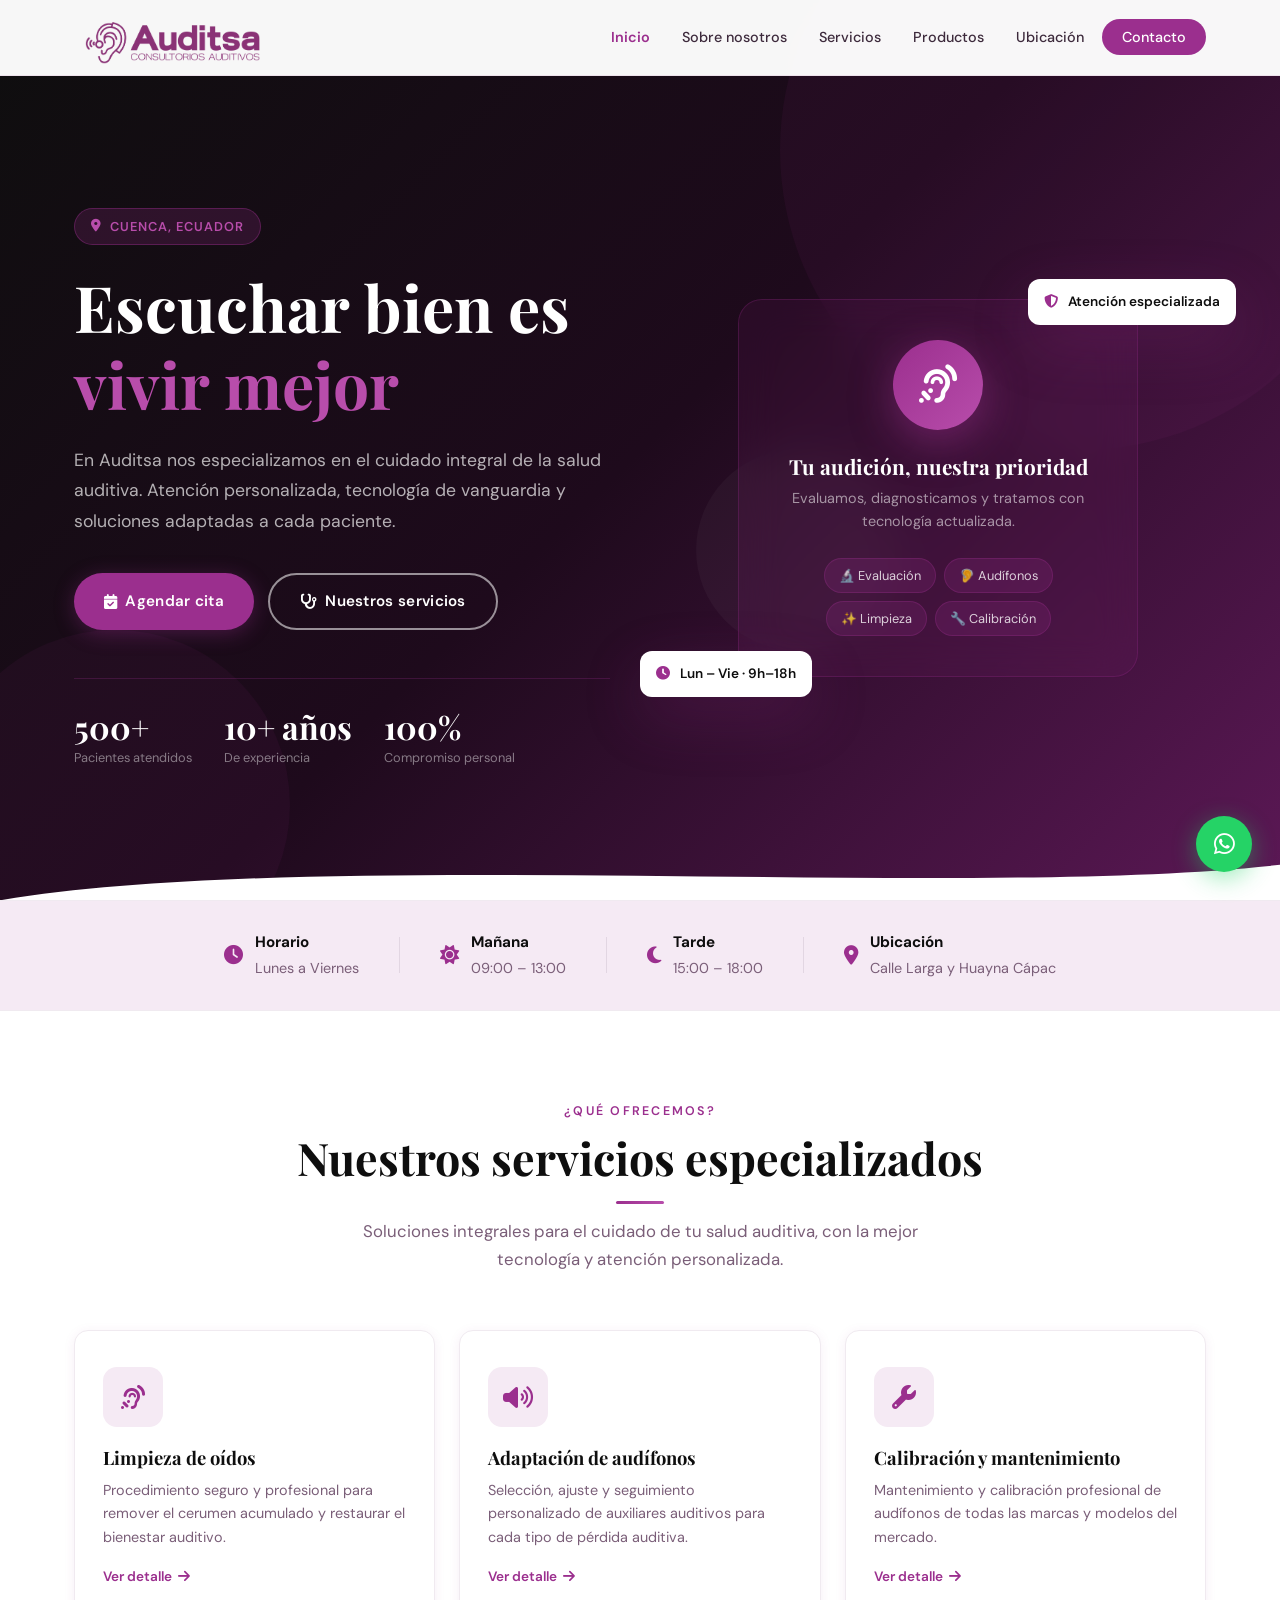
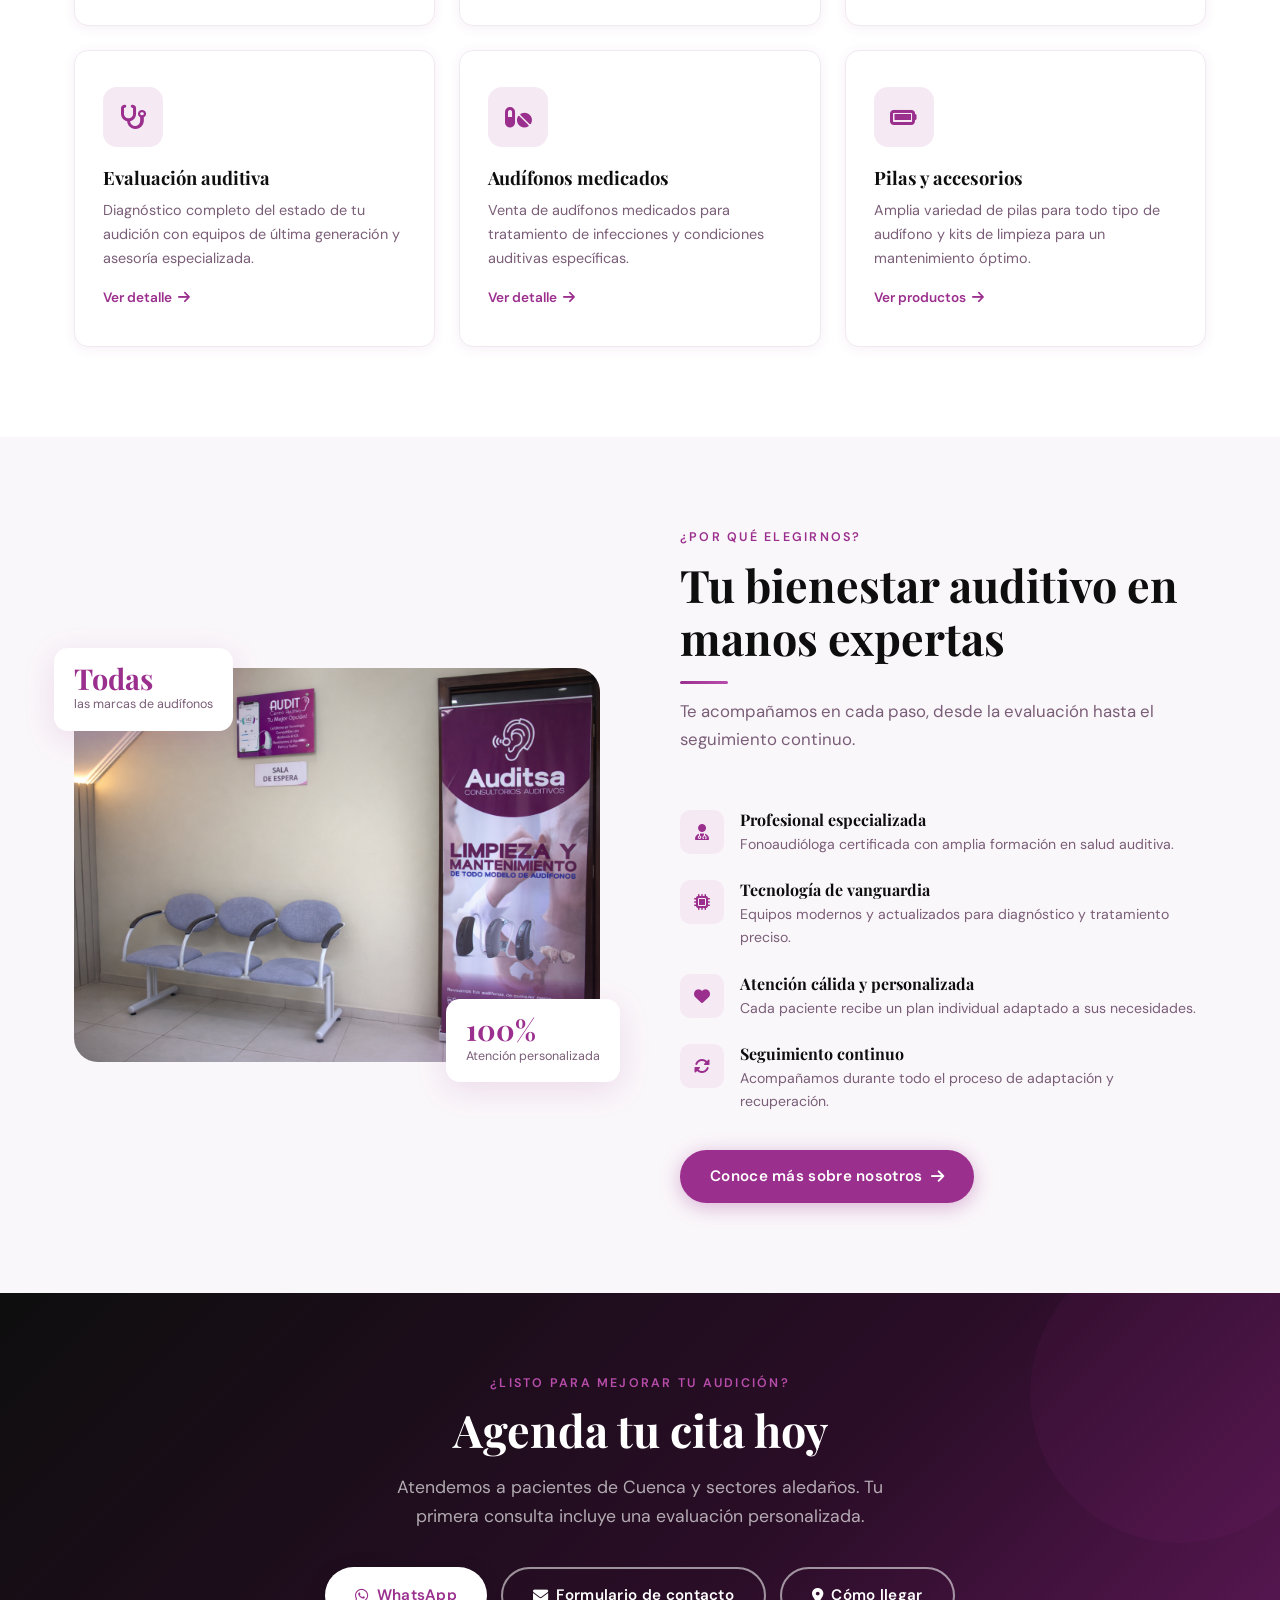
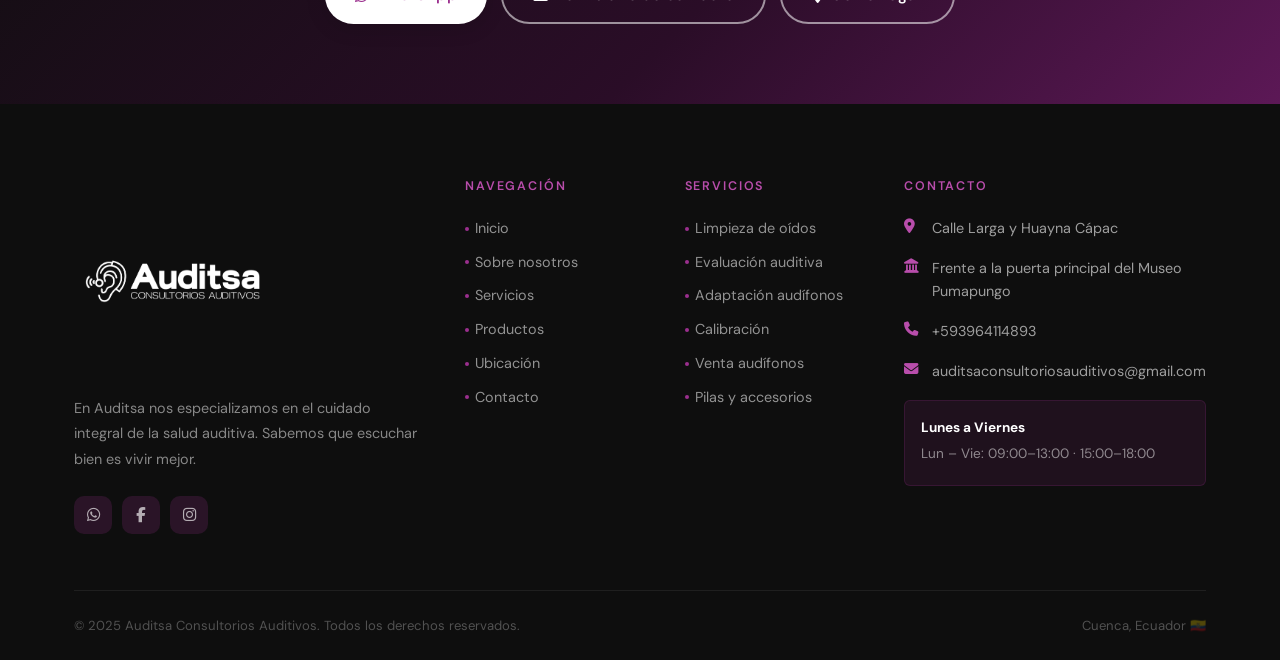
==== commit 4567f27c: "Fotografías de la empresa" ====
--- a/index.html
+++ b/index.html
@@ -338,12 +338,15 @@
       background: linear-gradient(135deg, var(--purple-pale), var(--gray-100));
       border-radius: var(--radius-lg);
       aspect-ratio: 4/3;
-      display: flex;
-      align-items: center;
-      justify-content: center;
-      font-size: 6rem;
       position: relative;
       overflow: hidden;
+    }
+
+    .why-image-box img {
+      width: 100%;
+      height: 100%;
+      object-fit: cover;
+      display: block;
     }
 
     .why-image-box::after {
@@ -701,11 +704,15 @@
     <div class="container">
       <div class="why-inner">
         <div class="why-visual fade-in">
-          <div class="why-image-box">🦻</div>
+          <div class="why-image-box">
+            <img src="assets/Image1.png" alt="Imagen auditiva" />
+          </div>
+
           <div class="why-stat-card card-1">
             <div class="why-stat-num">100%</div>
             <div class="why-stat-text">Atención personalizada</div>
           </div>
+
           <div class="why-stat-card card-2">
             <div class="why-stat-num">Todas</div>
             <div class="why-stat-text">las marcas de audífonos</div>
